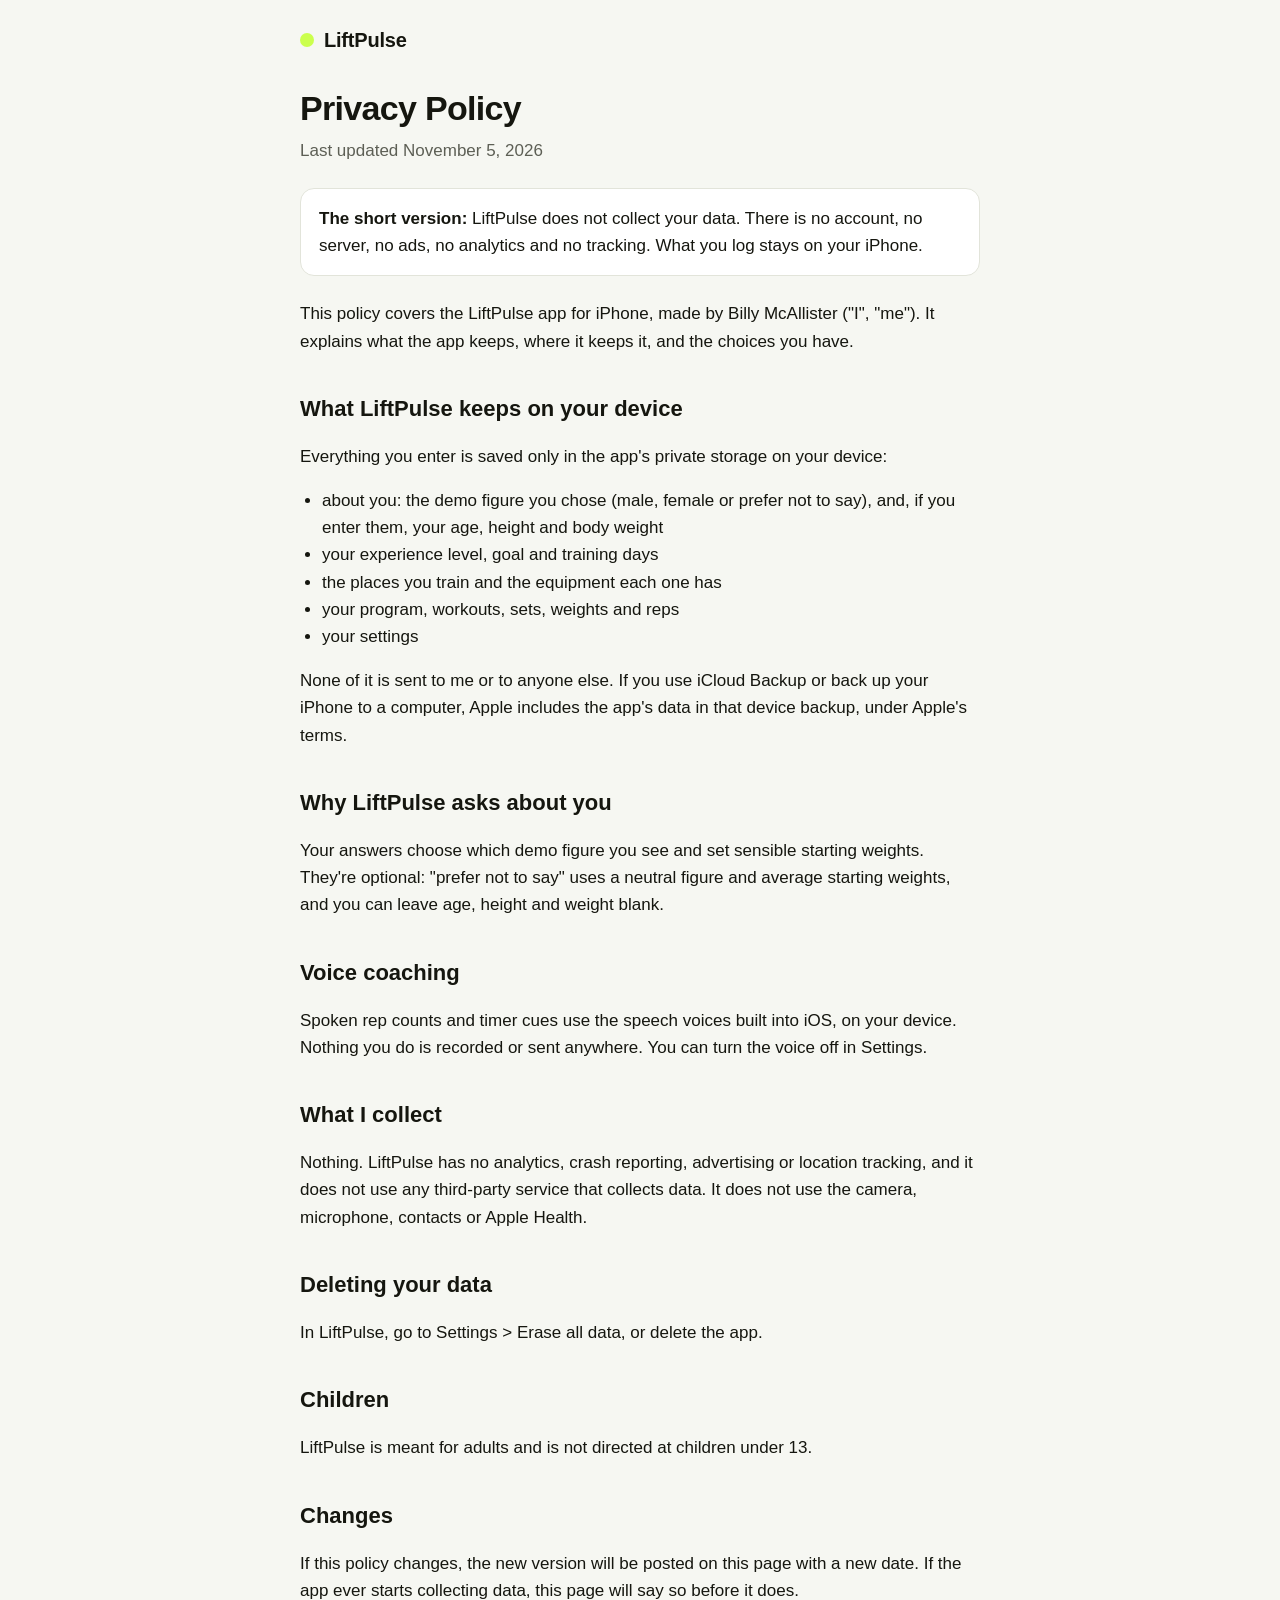
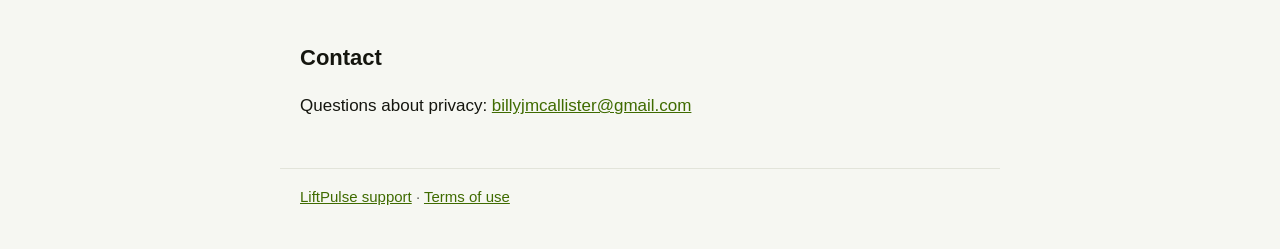
==== privacy.html @ dc82139e "Publish store/site from liftpulse a455802" ====
<!doctype html>
<html lang="en">
<head>
<meta charset="utf-8">
<meta name="viewport" content="width=device-width, initial-scale=1">
<title>LiftPulse Privacy Policy</title>
<link rel="stylesheet" href="style.css">
</head>
<body>
<header>
  <a class="brand" href="index.html"><span class="dot"></span>LiftPulse</a>
</header>
<main>
<h1>Privacy Policy</h1>
<p class="muted">Last updated November 5, 2026</p>

<div class="callout">
  <strong>The short version:</strong> LiftPulse does not collect your data. There is no account,
  no server, no ads, no analytics and no tracking. What you log stays on your iPhone.
</div>

<p>This policy covers the LiftPulse app for iPhone, made by Billy McAllister ("I", "me"). It
explains what the app keeps, where it keeps it, and the choices you have.</p>

<h2>What LiftPulse keeps on your device</h2>
<p>Everything you enter is saved only in the app's private storage on your device:</p>
<ul>
  <li>about you: the demo figure you chose (male, female or prefer not to say), and, if you
  enter them, your age, height and body weight</li>
  <li>your experience level, goal and training days</li>
  <li>the places you train and the equipment each one has</li>
  <li>your program, workouts, sets, weights and reps</li>
  <li>your settings</li>
</ul>
<p>None of it is sent to me or to anyone else. If you use iCloud Backup or back up your iPhone
to a computer, Apple includes the app's data in that device backup, under Apple's terms.</p>

<h2>Why LiftPulse asks about you</h2>
<p>Your answers choose which demo figure you see and set sensible starting weights. They're
optional: "prefer not to say" uses a neutral figure and average starting weights, and you can
leave age, height and weight blank.</p>

<h2>Voice coaching</h2>
<p>Spoken rep counts and timer cues use the speech voices built into iOS, on your device. Nothing
you do is recorded or sent anywhere. You can turn the voice off in Settings.</p>

<h2>What I collect</h2>
<p>Nothing. LiftPulse has no analytics, crash reporting, advertising or location tracking, and it
does not use any third-party service that collects data. It does not use the camera, microphone,
contacts or Apple Health.</p>

<h2>Deleting your data</h2>
<p>In LiftPulse, go to Settings &gt; Erase all data, or delete the app.</p>

<h2>Children</h2>
<p>LiftPulse is meant for adults and is not directed at children under 13.</p>

<h2>Changes</h2>
<p>If this policy changes, the new version will be posted on this page with a new date. If the
app ever starts collecting data, this page will say so before it does.</p>

<h2>Contact</h2>
<p>Questions about privacy: <a href="mailto:billyjmcallister@gmail.com">billyjmcallister@gmail.com</a></p>
</main>
<footer><a href="index.html">LiftPulse support</a> · <a href="terms.html">Terms of use</a></footer>
</body>
</html>
---- style.css ----
:root {
  --bg: #f6f7f2;
  --text: #15160f;
  --muted: #5d5f55;
  --card: #ffffff;
  --line: #e2e4da;
  --link: #3f6b00;
  --accent: #cbff4d;
  --on-accent: #101208;
}
@media (prefers-color-scheme: dark) {
  :root {
    --bg: #0a0a0d;
    --text: #f4f4f6;
    --muted: #a3a3b0;
    --card: #15151b;
    --line: #2a2a34;
    --link: #cbff4d;
  }
}
* { box-sizing: border-box; }
body {
  margin: 0;
  background: var(--bg);
  color: var(--text);
  font: 17px/1.6 -apple-system, BlinkMacSystemFont, "Segoe UI", Roboto, sans-serif;
}
header, main, footer { max-width: 720px; margin: 0 auto; padding: 0 20px; }
header { padding-top: 24px; }
.brand {
  display: inline-flex; align-items: center; gap: 10px;
  color: var(--text); text-decoration: none; font-weight: 800; font-size: 20px; letter-spacing: -0.01em;
}
.brand .dot { width: 14px; height: 14px; border-radius: 50%; background: var(--accent); }
h1 { font-size: 34px; line-height: 1.2; margin: 32px 0 8px; letter-spacing: -0.02em; }
h2 { font-size: 22px; margin: 36px 0 8px; }
h3 { font-size: 18px; margin: 24px 0 4px; }
a { color: var(--link); }
.muted { color: var(--muted); margin-top: 0; }
ul { padding-left: 22px; }
.callout {
  background: var(--card); border: 1px solid var(--line);
  border-radius: 14px; padding: 16px 18px; margin: 24px 0;
}
.button {
  display: inline-block; background: var(--accent); color: var(--on-accent); text-decoration: none;
  font-weight: 700; padding: 12px 20px; border-radius: 14px;
}
footer {
  margin-top: 48px; padding-top: 16px; padding-bottom: 40px;
  border-top: 1px solid var(--line); color: var(--muted); font-size: 15px;
}
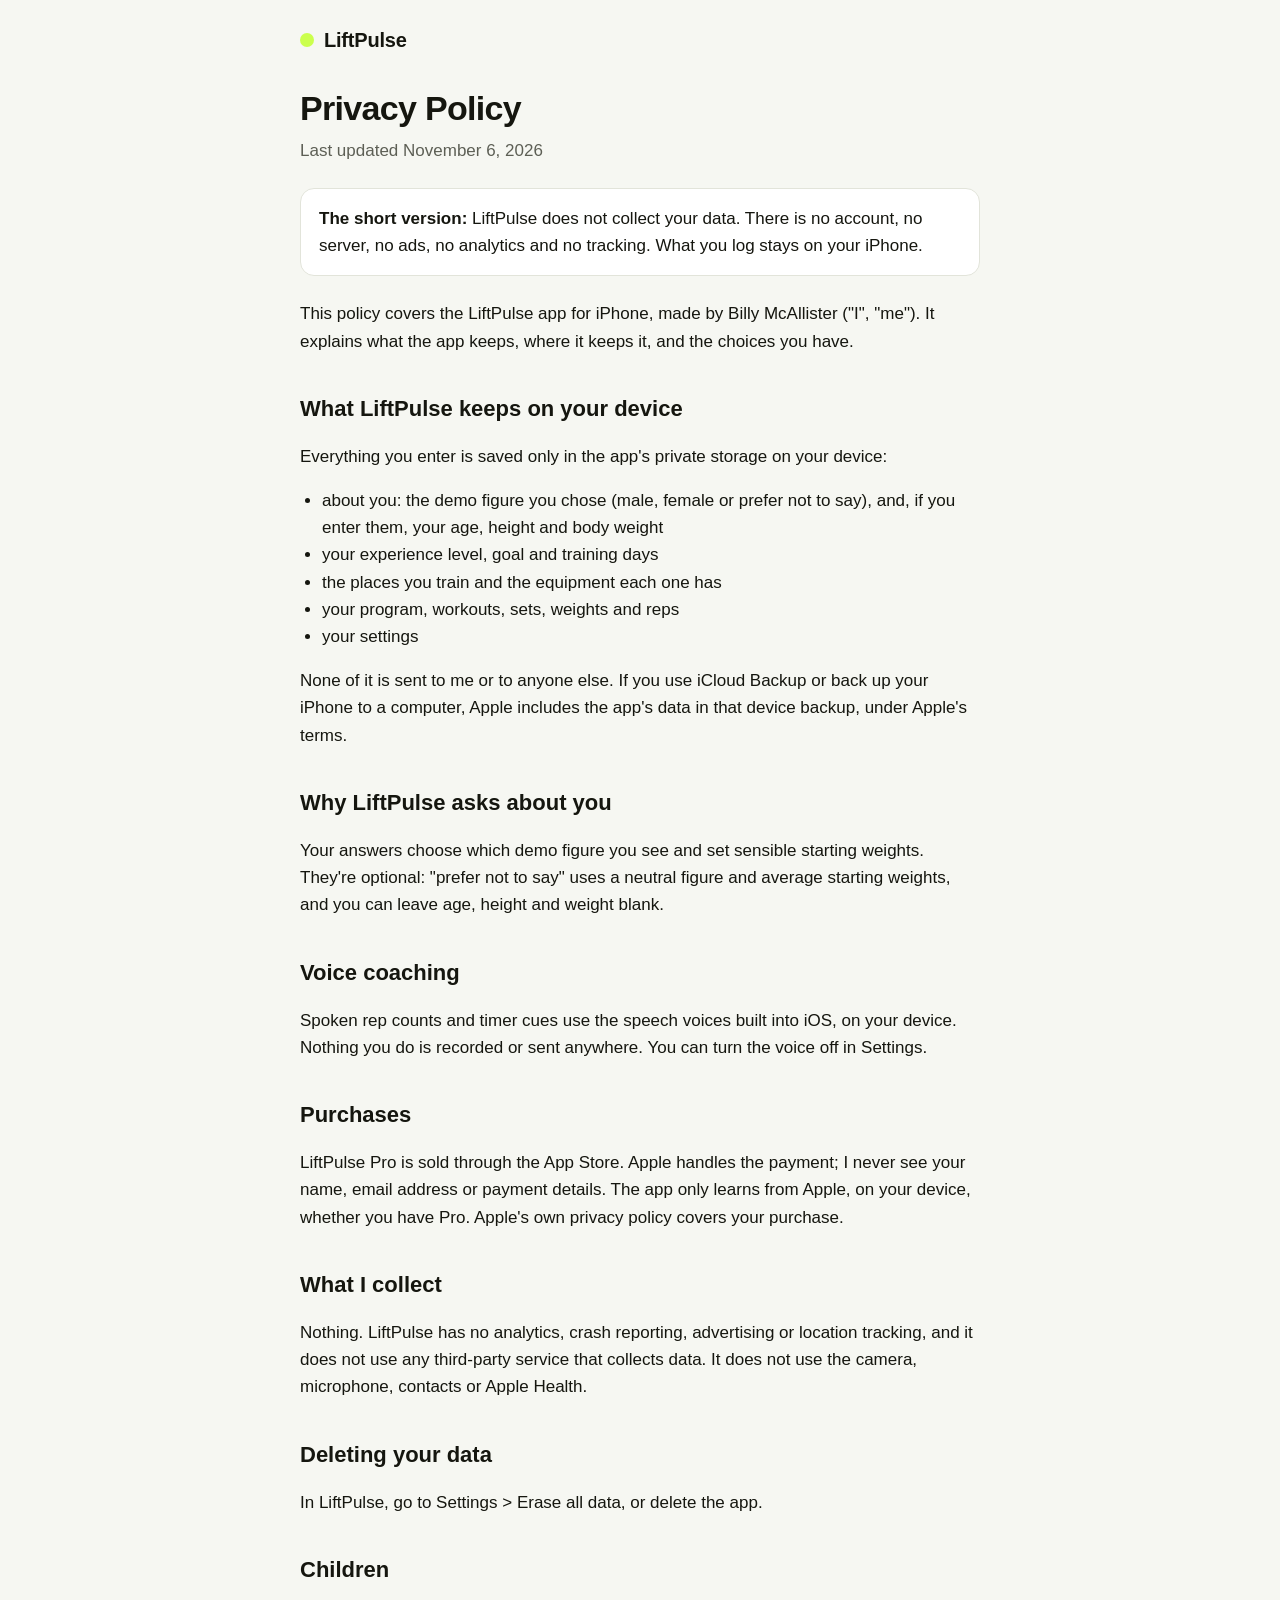
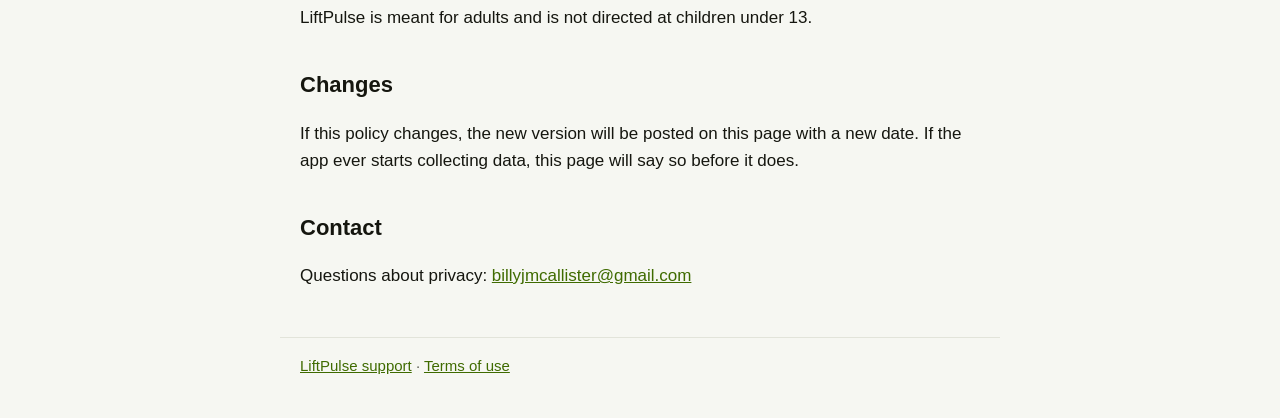
==== commit 30fdf3d0: "Publish store/site from liftpulse 4923db5" ====
--- a/privacy.html
+++ b/privacy.html
@@ -12,7 +12,7 @@
 </header>
 <main>
 <h1>Privacy Policy</h1>
-<p class="muted">Last updated November 5, 2026</p>
+<p class="muted">Last updated November 6, 2026</p>
 
 <div class="callout">
   <strong>The short version:</strong> LiftPulse does not collect your data. There is no account,
@@ -44,6 +44,11 @@
 <p>Spoken rep counts and timer cues use the speech voices built into iOS, on your device. Nothing
 you do is recorded or sent anywhere. You can turn the voice off in Settings.</p>
 
+<h2>Purchases</h2>
+<p>LiftPulse Pro is sold through the App Store. Apple handles the payment; I never see your name,
+email address or payment details. The app only learns from Apple, on your device, whether you
+have Pro. Apple's own privacy policy covers your purchase.</p>
+
 <h2>What I collect</h2>
 <p>Nothing. LiftPulse has no analytics, crash reporting, advertising or location tracking, and it
 does not use any third-party service that collects data. It does not use the camera, microphone,
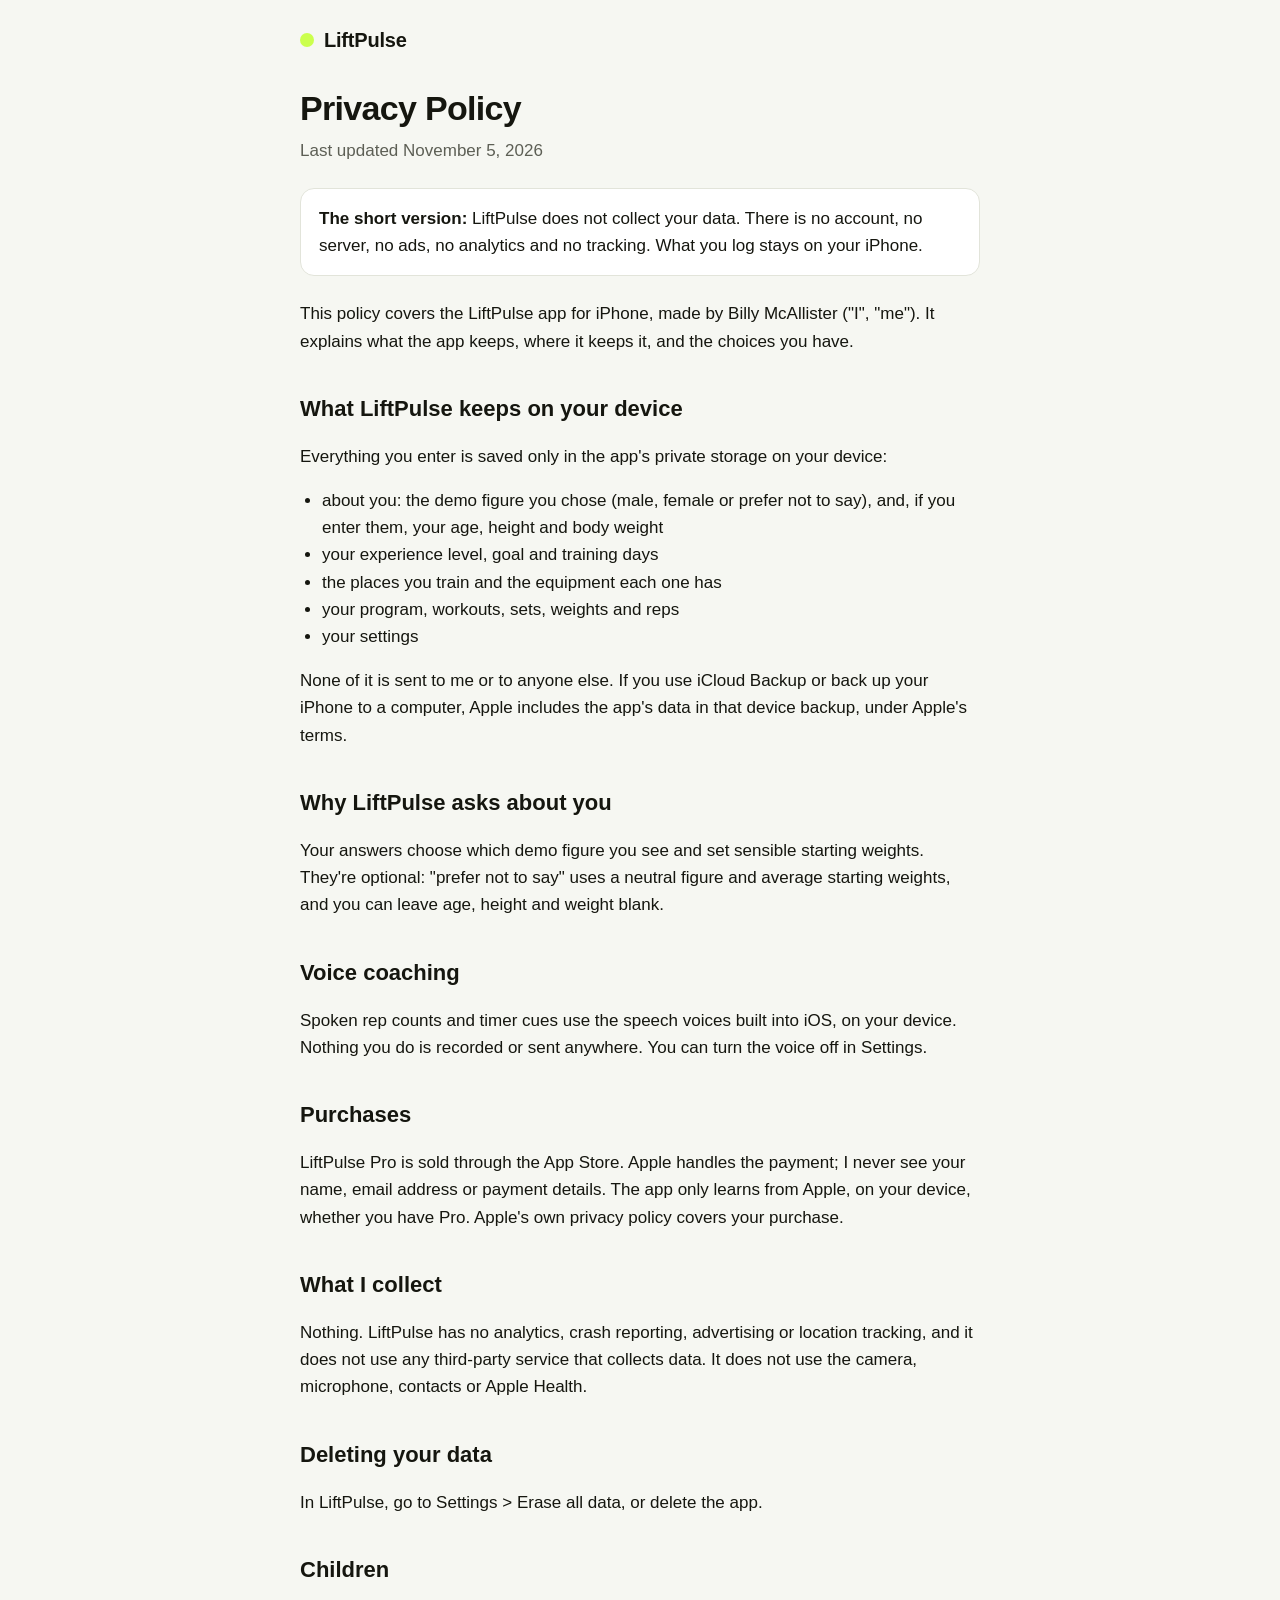
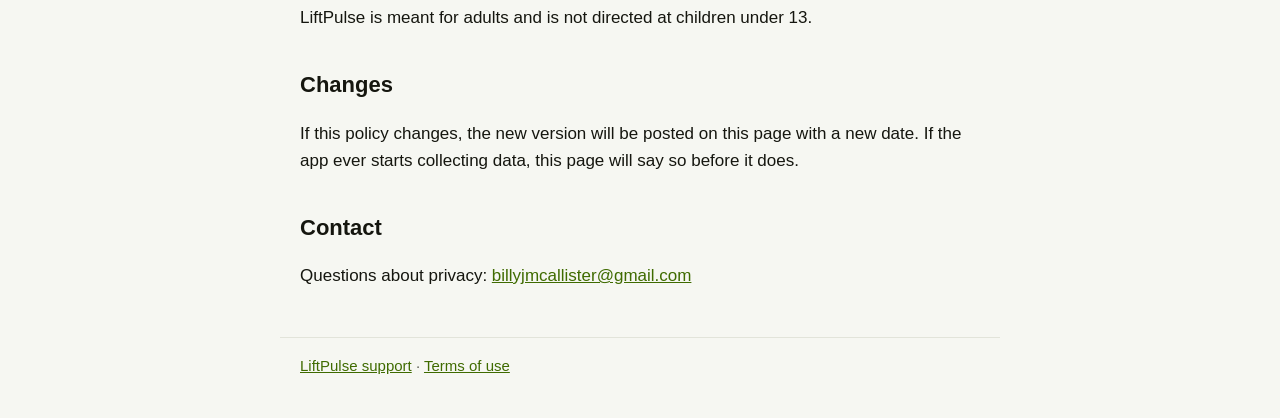
==== commit 39520dd6: "Publish store/site from liftpulse 4923db5" ====
--- a/privacy.html
+++ b/privacy.html
@@ -12,7 +12,7 @@
 </header>
 <main>
 <h1>Privacy Policy</h1>
-<p class="muted">Last updated November 6, 2026</p>
+<p class="muted">Last updated November 5, 2026</p>
 
 <div class="callout">
   <strong>The short version:</strong> LiftPulse does not collect your data. There is no account,
